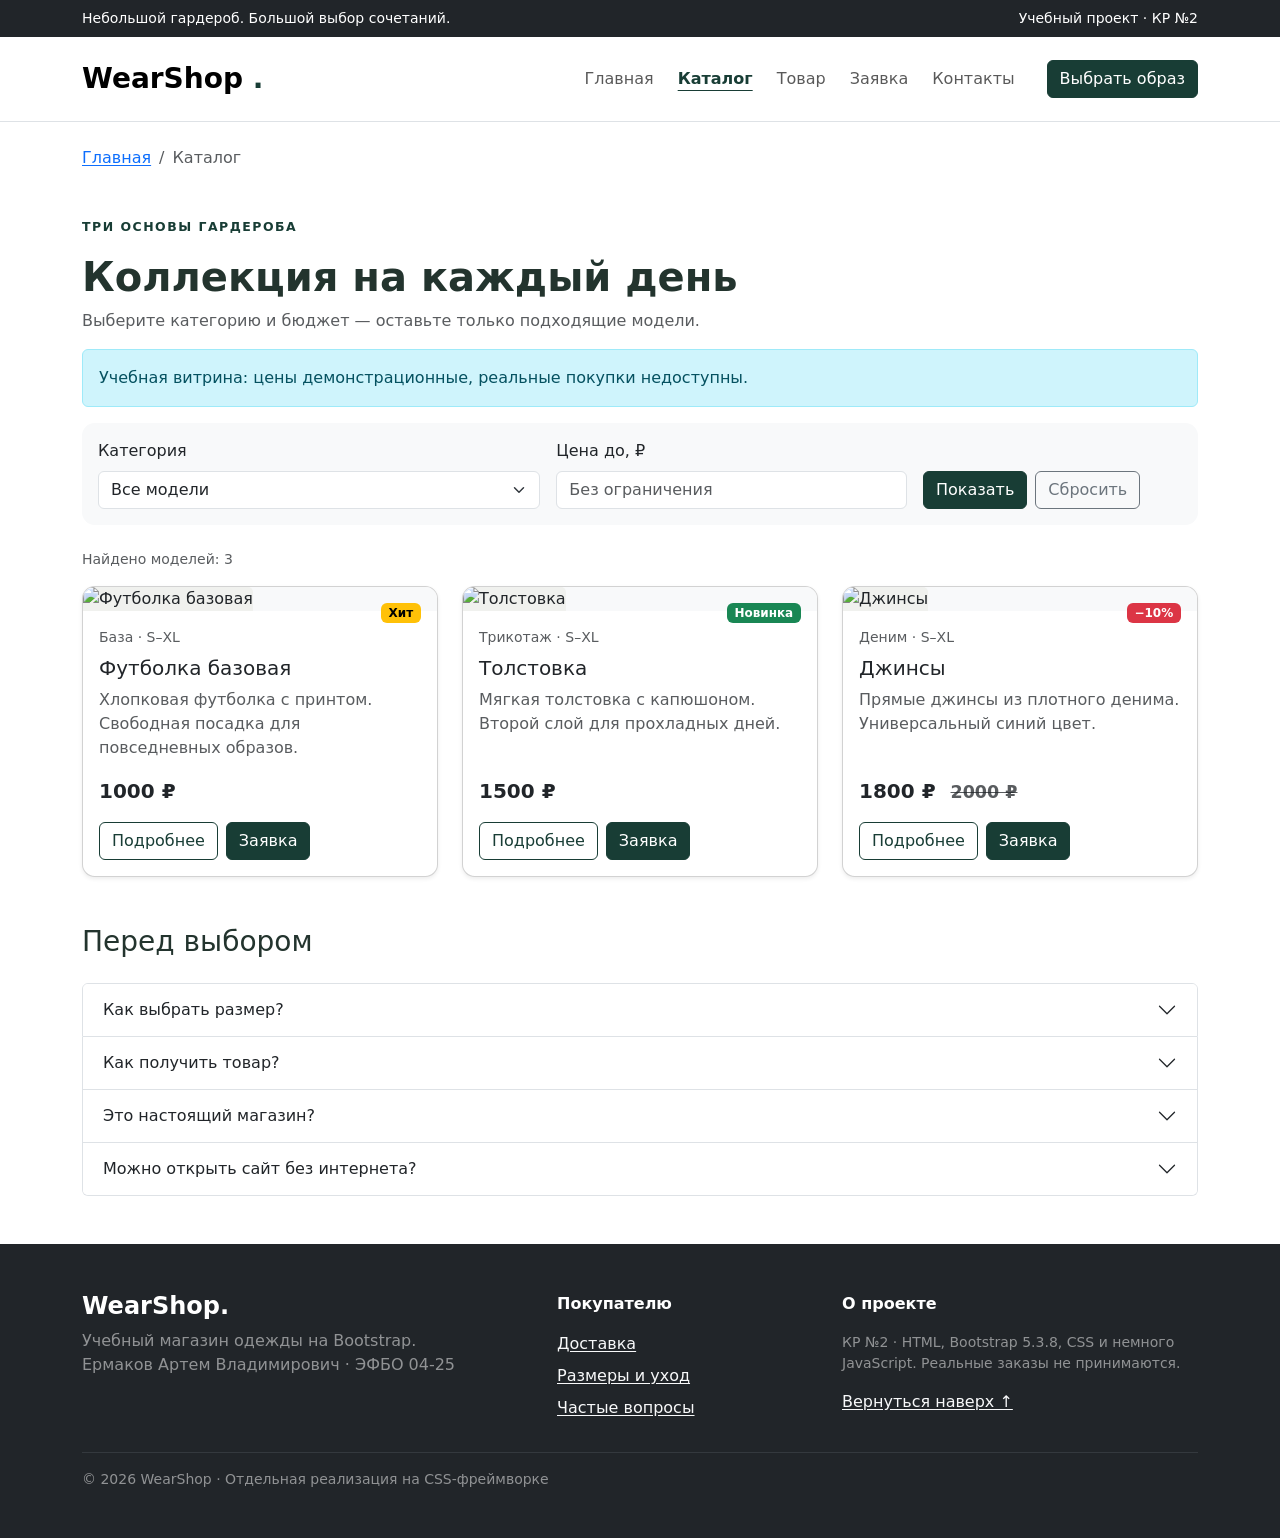
==== catalog.html @ 56ae12e9 "Практика 10: страницы и Bootstrap-компоненты" ====
<!DOCTYPE html>
<html lang="ru">
  <head>
    <meta charset="UTF-8">
    <meta name="viewport" content="width=device-width, initial-scale=1">
    <meta name="description" content="Каталог одежды: карточки Bootstrap, выбор категории и цены, быстрая заявка.">
    <title>
      Каталог — WearShop Bootstrap
    </title>
    <link rel="stylesheet" href="https://cdn.jsdelivr.net/npm/bootstrap@5.3.8/dist/css/bootstrap.min.css">
    <link rel="stylesheet" href="css/custom.css">
  </head>
  <body id="top" class="d-flex flex-column min-vh-100">
    <a class="visually-hidden-focusable position-absolute p-3 bg-white" href="#main">
      Перейти к содержимому
    </a>
    <div class="container-fluid bg-dark text-white py-2">
      <div class="container small d-flex flex-wrap justify-content-between gap-2">
        <span>
          Небольшой гардероб. Большой выбор сочетаний.
        </span>
        <span>
          Учебный проект · КР №2
        </span>
      </div>
    </div>
    <header class="border-bottom bg-white">
      <nav class="navbar navbar-expand-lg py-3" aria-label="Основная навигация">
        <div class="container">
          <a class="navbar-brand fw-bold fs-3" href="index.html">
            WearShop
            <span class="text-primary">
              .
            </span>
          </a>
          <button class="navbar-toggler" type="button" data-bs-toggle="collapse" data-bs-target="#mainNav" aria-controls="mainNav" aria-expanded="false" aria-label="Открыть меню">
            <span class="navbar-toggler-icon">
            </span>
          </button>
          <div class="collapse navbar-collapse" id="mainNav">
            <ul class="navbar-nav ms-auto gap-lg-2">
              <li class="nav-item">
                <a class="nav-link" href="index.html">
                  Главная
                </a>
              </li>
              <li class="nav-item">
                <a class="nav-link active" href="catalog.html" aria-current="page">
                  Каталог
                </a>
              </li>
              <li class="nav-item">
                <a class="nav-link" href="product.html">
                  Товар
                </a>
              </li>
              <li class="nav-item">
                <a class="nav-link" href="order.html">
                  Заявка
                </a>
              </li>
              <li class="nav-item">
                <a class="nav-link" href="contacts.html">
                  Контакты
                </a>
              </li>
            </ul>
            <a class="btn btn-primary ms-lg-4 mt-3 mt-lg-0" href="catalog.html">
              Выбрать образ
            </a>
          </div>
        </div>
      </nav>
    </header>
    <main id="main" class="flex-grow-1">
      <div class="container">
        <div id="requestStatus" class="alert alert-success mt-4" role="status" tabindex="-1" hidden>
        </div>
      </div>
      <nav class="container mt-4" aria-label="Хлебные крошки">
        <ol class="breadcrumb">
          <li class="breadcrumb-item">
            <a href="index.html">
              Главная
            </a>
          </li>
          <li class="breadcrumb-item active" aria-current="page">
            Каталог
          </li>
        </ol>
      </nav>
      <section class="container my-5">
        <p class="eyebrow text-primary">
          Три основы гардероба
        </p>
        <h1 class="display-6 fw-bold">
          Коллекция на каждый день
        </h1>
        <p class="text-body-secondary">
          Выберите категорию и бюджет — оставьте только подходящие модели.
        </p>
        <div class="alert alert-info" role="note">
          Учебная витрина: цены демонстрационные, реальные покупки недоступны.
        </div>
        <div class="card bg-body-tertiary border-0 mb-4">
          <div class="card-body">
            <form id="catalogFilters">
              <div class="row g-3 align-items-end">
                <div class="col-12 col-md-5">
                  <label class="form-label" for="categoryFilter">
                    Категория
                  </label>
                  <select class="form-select" id="categoryFilter" name="category">
                    <option value="all">
                      Все модели
                    </option>
                    <option value="База">
                      База
                    </option>
                    <option value="Трикотаж">
                      Трикотаж
                    </option>
                    <option value="Деним">
                      Деним
                    </option>
                  </select>
                </div>
                <div class="col-12 col-md-4">
                  <label class="form-label" for="priceFilter">
                    Цена до, ₽
                  </label>
                  <input class="form-control" id="priceFilter" name="price" type="number" min="0" step="1" placeholder="Без ограничения">
                </div>
                <div class="col-12 col-md-3 d-flex gap-2">
                  <button class="btn btn-primary" type="submit">
                    Показать
                  </button>
                  <button class="btn btn-outline-secondary" type="reset">
                    Сбросить
                  </button>
                </div>
              </div>
            </form>
          </div>
        </div>
        <p class="small text-body-secondary" id="catalogCount" role="status" aria-live="polite">
          Найдено моделей: 3
        </p>
        <div class="row g-4">
          <div class="col-12 col-md-6 col-lg-4 catalog-item" data-category="База" data-price="1000">
            <article class="card h-100 shadow-sm overflow-hidden">
              <div class="position-relative bg-body-tertiary">
                <img src="images/tshirt.png" class="card-img-top" alt="Футболка базовая" width="480" height="460" loading="lazy">
                <span class="badge text-bg-warning position-absolute top-0 end-0 m-3">
                  Хит
                </span>
              </div>
              <div class="card-body d-flex flex-column">
                <p class="small text-body-secondary mb-2">
                  База · S–XL
                </p>
                <h3 class="card-title h5">
                  Футболка базовая
                </h3>
                <p class="card-text text-body-secondary">
                  Хлопковая футболка с принтом. Свободная посадка для повседневных образов.
                </p>
                <p class="fw-bold fs-5 mt-auto">
                  1000 ₽
                </p>
                <div class="d-flex flex-wrap gap-2">
                  <a class="btn btn-outline-primary" href="product.html">
                    Подробнее
                  </a>
                  <button class="btn btn-primary" type="button" data-bs-toggle="modal" data-bs-target="#orderModal" data-product="tshirt">
                    Заявка
                    <span class="visually-hidden">
                      : Футболка базовая
                    </span>
                  </button>
                </div>
              </div>
            </article>
          </div>
          <div class="col-12 col-md-6 col-lg-4 catalog-item" data-category="Трикотаж" data-price="1500">
            <article class="card h-100 shadow-sm overflow-hidden">
              <div class="position-relative bg-body-tertiary">
                <img src="images/hoodie.svg" class="card-img-top" alt="Толстовка" width="480" height="460" loading="lazy">
                <span class="badge text-bg-success position-absolute top-0 end-0 m-3">
                  Новинка
                </span>
              </div>
              <div class="card-body d-flex flex-column">
                <p class="small text-body-secondary mb-2">
                  Трикотаж · S–XL
                </p>
                <h3 class="card-title h5">
                  Толстовка
                </h3>
                <p class="card-text text-body-secondary">
                  Мягкая толстовка с капюшоном. Второй слой для прохладных дней.
                </p>
                <p class="fw-bold fs-5 mt-auto">
                  1500 ₽
                </p>
                <div class="d-flex flex-wrap gap-2">
                  <a class="btn btn-outline-primary" href="product-hoodie.html">
                    Подробнее
                  </a>
                  <button class="btn btn-primary" type="button" data-bs-toggle="modal" data-bs-target="#orderModal" data-product="hoodie">
                    Заявка
                    <span class="visually-hidden">
                      : Толстовка
                    </span>
                  </button>
                </div>
              </div>
            </article>
          </div>
          <div class="col-12 col-md-6 col-lg-4 catalog-item" data-category="Деним" data-price="1800">
            <article class="card h-100 shadow-sm overflow-hidden">
              <div class="position-relative bg-body-tertiary">
                <img src="images/jeans.svg" class="card-img-top" alt="Джинсы" width="480" height="460" loading="lazy">
                <span class="badge text-bg-danger position-absolute top-0 end-0 m-3">
                  −10%
                </span>
              </div>
              <div class="card-body d-flex flex-column">
                <p class="small text-body-secondary mb-2">
                  Деним · S–XL
                </p>
                <h3 class="card-title h5">
                  Джинсы
                </h3>
                <p class="card-text text-body-secondary">
                  Прямые джинсы из плотного денима. Универсальный синий цвет.
                </p>
                <p class="fw-bold fs-5 mt-auto">
                  1800 ₽
                  <del class="small text-body-secondary ms-2">
                    2000 ₽
                  </del>
                </p>
                <div class="d-flex flex-wrap gap-2">
                  <a class="btn btn-outline-primary" href="product-jeans.html">
                    Подробнее
                  </a>
                  <button class="btn btn-primary" type="button" data-bs-toggle="modal" data-bs-target="#orderModal" data-product="jeans">
                    Заявка
                    <span class="visually-hidden">
                      : Джинсы
                    </span>
                  </button>
                </div>
              </div>
            </article>
          </div>
        </div>
        <p id="catalogEmpty" class="alert alert-warning mt-4" hidden>
          Подходящих моделей нет. Измените категорию или увеличьте бюджет.
        </p>
      </section>
      <section class="container my-5">
        <h2 class="h3 mb-4">
          Перед выбором
        </h2>
        <div class="accordion" id="catalogFaqAccordion">
          <div class="accordion-item">
            <h3 class="accordion-header">
              <button class="accordion-button collapsed" type="button" data-bs-toggle="collapse" data-bs-target="#catalogFaq0" aria-expanded="false" aria-controls="catalogFaq0">
                Как выбрать размер?
              </button>
            </h3>
            <div id="catalogFaq0" class="accordion-collapse collapse" data-bs-parent="#catalogFaqAccordion">
              <div class="accordion-body">
                Сравните свои мерки с
                <a href="sizes.html">
                  размерной сеткой
                </a>
                . В заявке можно выбрать размер или попросить консультацию.
              </div>
            </div>
          </div>
          <div class="accordion-item">
            <h3 class="accordion-header">
              <button class="accordion-button collapsed" type="button" data-bs-toggle="collapse" data-bs-target="#catalogFaq1" aria-expanded="false" aria-controls="catalogFaq1">
                Как получить товар?
              </button>
            </h3>
            <div id="catalogFaq1" class="accordion-collapse collapse" data-bs-parent="#catalogFaqAccordion">
              <div class="accordion-body">
                В учебном сценарии доступны самовывоз и курьер. Подробности — на
                <a href="delivery.html">
                  странице доставки
                </a>
                .
              </div>
            </div>
          </div>
          <div class="accordion-item">
            <h3 class="accordion-header">
              <button class="accordion-button collapsed" type="button" data-bs-toggle="collapse" data-bs-target="#catalogFaq2" aria-expanded="false" aria-controls="catalogFaq2">
                Это настоящий магазин?
              </button>
            </h3>
            <div id="catalogFaq2" class="accordion-collapse collapse" data-bs-parent="#catalogFaqAccordion">
              <div class="accordion-body">
                Нет, это контрольная работа №2. Данные проверяются только в браузере, не отправляются и не сохраняются. Оплата отсутствует.
              </div>
            </div>
          </div>
          <div class="accordion-item">
            <h3 class="accordion-header">
              <button class="accordion-button collapsed" type="button" data-bs-toggle="collapse" data-bs-target="#catalogFaq3" aria-expanded="false" aria-controls="catalogFaq3">
                Можно открыть сайт без интернета?
              </button>
            </h3>
            <div id="catalogFaq3" class="accordion-collapse collapse" data-bs-parent="#catalogFaqAccordion">
              <div class="accordion-body">
                Да. В итоговой версии Bootstrap, картинки и скрипты лежат внутри проекта. Откройте index.html на компьютере.
              </div>
            </div>
          </div>
        </div>
      </section>
    </main>
    <footer class="bg-dark text-white py-5 mt-auto">
      <div class="container">
        <div class="row g-4">
          <div class="col-12 col-md-5">
            <p class="h4 fw-bold">
              WearShop.
            </p>
            <p class="text-white-50 mb-0">
              Учебный магазин одежды на Bootstrap.
              <br>
              Ермаков Артем Владимирович · ЭФБО 04-25
            </p>
          </div>
          <div class="col-6 col-md-3">
            <p class="fw-semibold">
              Покупателю
            </p>
            <ul class="list-unstyled d-grid gap-2">
              <li>
                <a class="link-light" href="delivery.html">
                  Доставка
                </a>
              </li>
              <li>
                <a class="link-light" href="sizes.html">
                  Размеры и уход
                </a>
              </li>
              <li>
                <a class="link-light" href="contacts.html#faq">
                  Частые вопросы
                </a>
              </li>
            </ul>
          </div>
          <div class="col-6 col-md-4">
            <p class="fw-semibold">
              О проекте
            </p>
            <p class="small text-white-50">
              КР №2 · HTML, Bootstrap 5.3.8, CSS и немного JavaScript. Реальные заказы не принимаются.
            </p>
            <a class="link-light" href="#top">
              Вернуться наверх ↑
            </a>
          </div>
        </div>
        <hr class="border-secondary">
        <p class="small text-white-50 mb-0">
          © 2026 WearShop · Отдельная реализация на CSS-фреймворке
        </p>
      </div>
    </footer>
    <div class="modal fade" id="orderModal" tabindex="-1" aria-labelledby="orderModalLabel" aria-hidden="true">
      <div class="modal-dialog modal-lg modal-dialog-centered modal-dialog-scrollable">
        <div class="modal-content">
          <div class="modal-header">
            <h2 class="modal-title fs-5" id="orderModalLabel">
              Быстрая заявка
            </h2>
            <button class="btn-close" type="button" data-bs-dismiss="modal" aria-label="Закрыть окно">
            </button>
          </div>
          <div class="modal-body">
            <form class="request-form" id="quick-form" action="#" method="post" aria-describedby="quick-note">
              <p class="small text-body-secondary" id="quick-note">
                * Обязательные поля. Учебная проверка: данные никуда не отправляются и не сохраняются. Используйте тестовые контакты.
              </p>
              <div class="row g-3">
                <div class="col-12 col-md-6">
                  <label class="form-label" for="quick-name">
                    Имя *
                  </label>
                  <input class="form-control" id="quick-name" name="name" autocomplete="given-name" minlength="2" maxlength="80" required>
                </div>
                <div class="col-12 col-md-6">
                  <label class="form-label" for="quick-email">
                    E-mail *
                  </label>
                  <input class="form-control" id="quick-email" name="email" type="email" autocomplete="email" maxlength="120" placeholder="student@example.com" required>
                </div>
                <div class="col-12 col-md-6">
                  <label class="form-label" for="quick-phone">
                    Телефон *
                  </label>
                  <div class="input-group">
                    <span class="input-group-text" id="quick-prefix">
                      +7
                    </span>
                    <input class="form-control" id="quick-phone" name="phone" type="tel" inputmode="tel" autocomplete="tel-national" pattern="[0-9]{3} [0-9]{3}-[0-9]{2}-[0-9]{2}" placeholder="900 123-45-67" aria-describedby="quick-prefix quick-phone-hint" required>
                  </div>
                  <div class="form-text" id="quick-phone-hint">
                    После +7: 900 123-45-67.
                  </div>
                </div>
                <div class="col-12 col-md-6">
                  <label class="form-label" for="quick-product">
                    Товар или тема *
                  </label>
                  <select class="form-select" id="quick-product" name="product" required>
                    <option value="">
                      Выберите товар или тему
                    </option>
                    <option value="tshirt">
                      Футболка базовая
                    </option>
                    <option value="hoodie">
                      Толстовка
                    </option>
                    <option value="jeans">
                      Джинсы
                    </option>
                    <option value="consultation">
                      Консультация по выбору
                    </option>
                  </select>
                </div>
                <div class="col-12 col-md-6">
                  <label class="form-label" for="quick-size">
                    Размер
                  </label>
                  <select class="form-select" id="quick-size" name="size">
                    <option value="">
                      Нужна помощь с выбором
                    </option>
                    <option>
                      S
                    </option>
                    <option>
                      M
                    </option>
                    <option>
                      L
                    </option>
                    <option>
                      XL
                    </option>
                  </select>
                </div>
                <div class="col-12 col-md-6">
                  <label class="form-label" for="quick-delivery">
                    Способ получения
                  </label>
                  <select class="form-select" id="quick-delivery" name="delivery">
                    <option value="pickup">
                      Самовывоз
                    </option>
                    <option value="courier">
                      Курьер
                    </option>
                  </select>
                </div>
                <div class="col-12">
                  <label class="form-label" for="quick-comment">
                    Комментарий
                  </label>
                  <textarea class="form-control" id="quick-comment" name="comment" rows="3" maxlength="1000" placeholder="Вопрос о размере, посадке или доставке">
                  </textarea>
                </div>
                <div class="col-12">
                  <div class="form-check">
                    <input class="form-check-input" type="checkbox" id="quick-agree" name="agreement" required>
                    <label class="form-check-label" for="quick-agree">
                      Я согласен на обработку данных в рамках учебной демонстрации *
                    </label>
                  </div>
                </div>
                <div class="col-12 d-flex flex-wrap gap-2">
                  <button class="btn btn-primary" type="submit">
                    Проверить заявку
                  </button>
                  <button class="btn btn-outline-secondary" type="reset">
                    Очистить
                  </button>
                  <button class="btn btn-outline-secondary" type="button" data-bs-dismiss="modal">
                    Закрыть
                  </button>
                </div>
              </div>
            </form>
            <a class="d-inline-block mt-3" id="fullOrderLink" href="order.html">
              Открыть заявку на отдельной странице
            </a>
          </div>
        </div>
      </div>
    </div>
    <noscript>
      <div class="container alert alert-warning my-3">
        JavaScript отключён: мобильное меню, вкладки, accordion и модальное окно не раскроются. Основные страницы:
        <a href="catalog.html">
          каталог
        </a>
        ,
        <a href="order.html">
          заявка
        </a>
        ,
        <a href="contacts.html">
          контакты
        </a>
        . Учебная отправка требует JavaScript.
      </div>
    </noscript>
    <script src="https://cdn.jsdelivr.net/npm/bootstrap@5.3.8/dist/js/bootstrap.bundle.min.js">
    </script>
    <script src="js/main.js">
    </script>
  </body>
</html>
---- css/custom.css ----
/* Минимальные правки поверх Bootstrap. Сетка и компоненты — Bootstrap. */
:root { --shop-ink: #183d35; --shop-surface: #f1eee6; }
body { color: #23342e; }
.hero-surface { background-color: var(--shop-surface); }
.eyebrow { font-size: .78rem; font-weight: 700; text-transform: uppercase; letter-spacing: .12em; }
.btn-primary { --bs-btn-bg: var(--shop-ink); --bs-btn-border-color: var(--shop-ink); --bs-btn-hover-bg: #102a25; --bs-btn-hover-border-color: #102a25; --bs-btn-active-bg: #102a25; --bs-btn-active-border-color: #102a25; }
.btn-outline-primary { --bs-btn-color: var(--shop-ink); --bs-btn-border-color: var(--shop-ink); --bs-btn-hover-bg: var(--shop-ink); --bs-btn-hover-border-color: var(--shop-ink); --bs-btn-active-bg: var(--shop-ink); --bs-btn-active-border-color: var(--shop-ink); }
.text-primary { color: var(--shop-ink) !important; }
.bg-primary, .text-bg-primary { background-color: var(--shop-ink) !important; }
.navbar-nav .nav-link.active { color: var(--shop-ink); font-weight: 700; text-decoration: underline; text-underline-offset: .4em; }
.card-img-top { height: 280px; object-fit: contain; background: #f0f1ee; }
.hero-image { height: 390px; object-fit: contain; background: #e5e4df; }
.card { --bs-card-border-radius: .8rem; }
.accordion { --bs-accordion-active-bg: #eef4f0; --bs-accordion-active-color: #183d35; }
.nav-tabs { --bs-nav-link-color: #183d35; }
a { text-underline-offset: .15em; }
:focus-visible { outline: 3px solid #876220; outline-offset: 3px; }
.visually-hidden-focusable { z-index: 1100; }
[hidden] { display: none !important; }
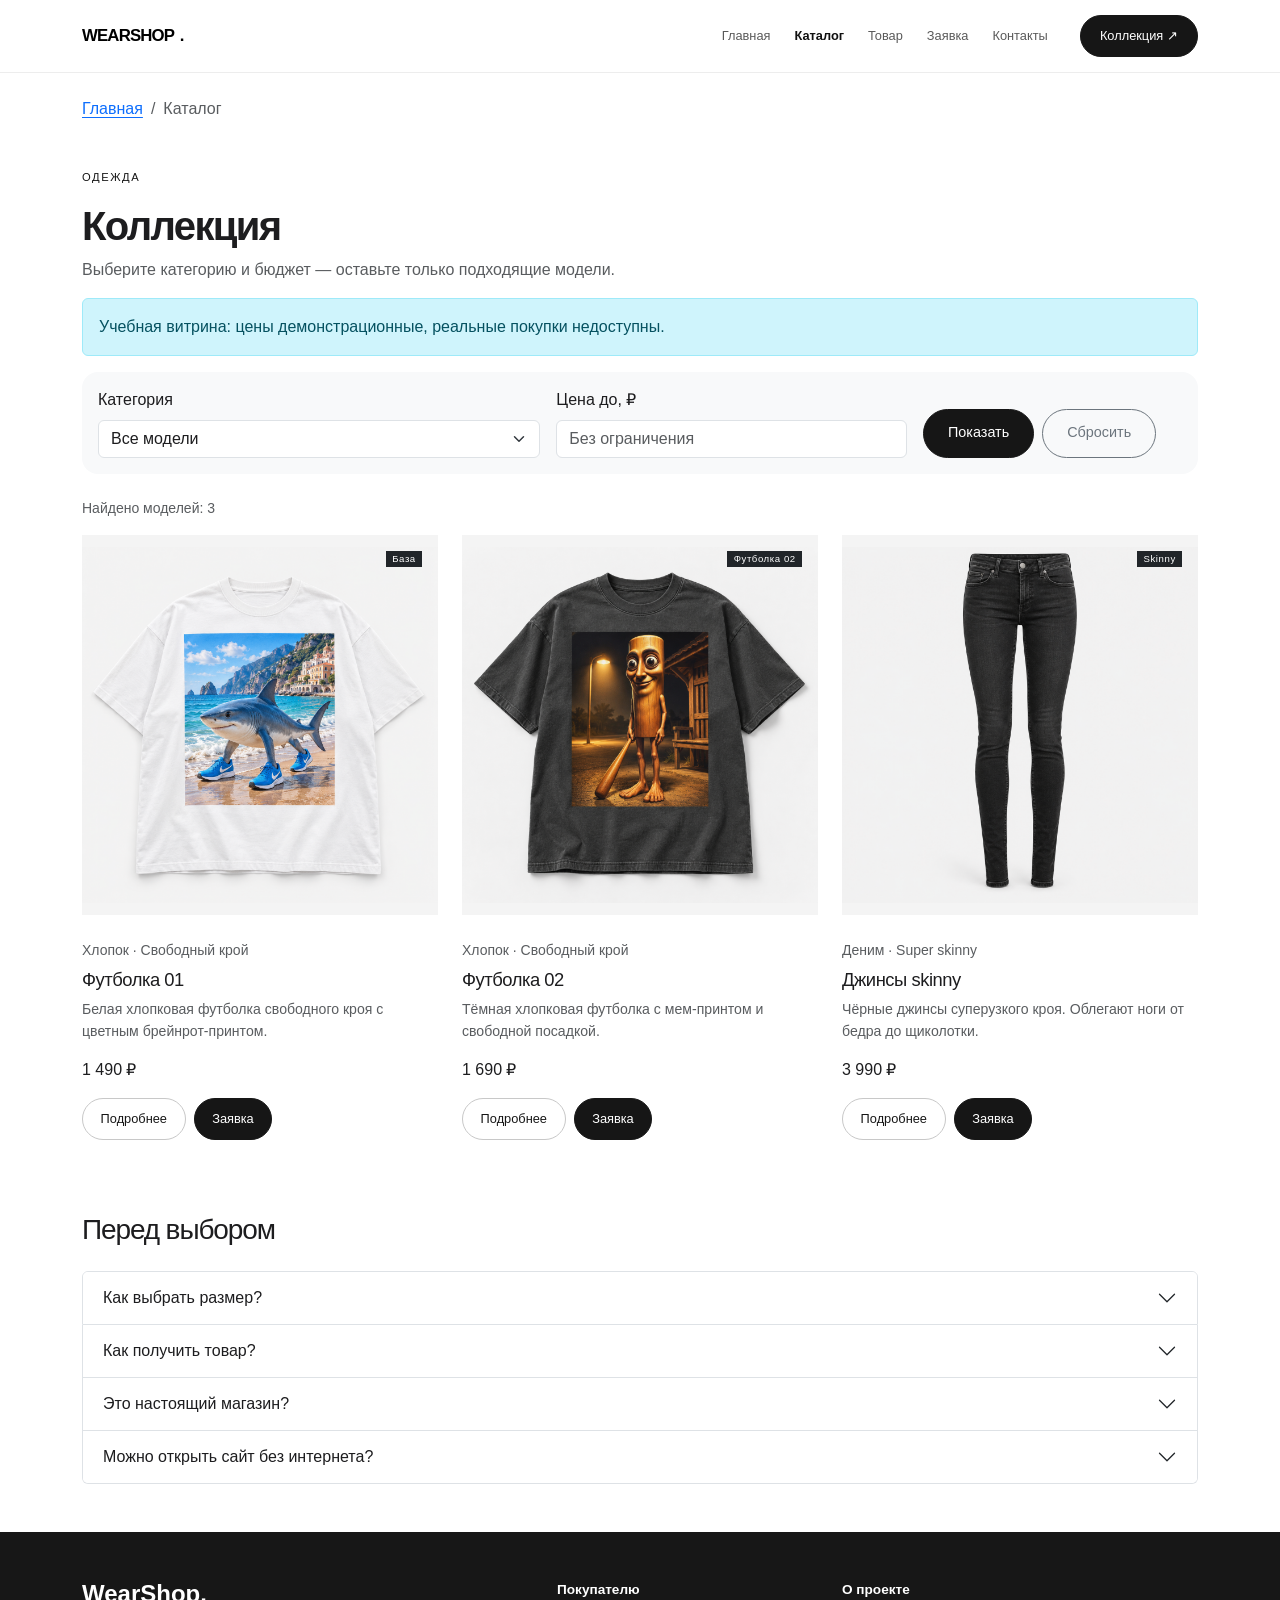
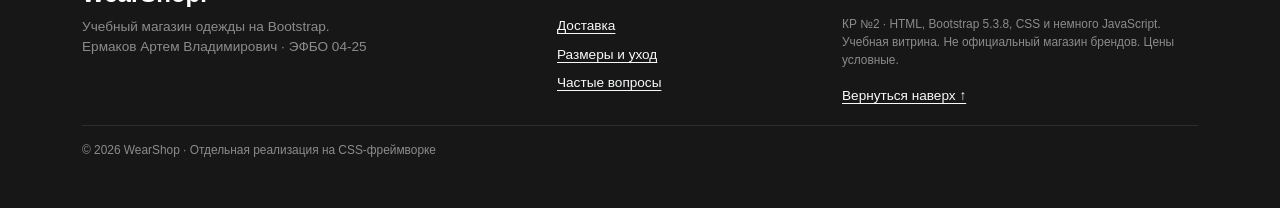
==== commit ab07d2c9: "feat: minimalist garment-only meme collection" ====
--- a/catalog.html
+++ b/catalog.html
@@ -7,29 +7,19 @@
     <title>
       Каталог — WearShop Bootstrap
     </title>
-    <link rel="stylesheet" href="https://cdn.jsdelivr.net/npm/bootstrap@5.3.8/dist/css/bootstrap.min.css">
-    <link rel="stylesheet" href="css/custom.css">
+    <link rel="stylesheet" href="vendor/bootstrap/css/bootstrap.min.css">
+    <link rel="stylesheet" href="css/custom.css?v=meme-edit-3">
   </head>
   <body id="top" class="d-flex flex-column min-vh-100">
     <a class="visually-hidden-focusable position-absolute p-3 bg-white" href="#main">
       Перейти к содержимому
     </a>
-    <div class="container-fluid bg-dark text-white py-2">
-      <div class="container small d-flex flex-wrap justify-content-between gap-2">
-        <span>
-          Небольшой гардероб. Большой выбор сочетаний.
-        </span>
-        <span>
-          Учебный проект · КР №2
-        </span>
-      </div>
-    </div>
-    <header class="border-bottom bg-white">
-      <nav class="navbar navbar-expand-lg py-3" aria-label="Основная навигация">
+    <header class="site-header sticky-top">
+      <nav class="navbar navbar-expand-lg py-2" aria-label="Основная навигация">
         <div class="container">
-          <a class="navbar-brand fw-bold fs-3" href="index.html">
-            WearShop
-            <span class="text-primary">
+          <a class="navbar-brand fw-semibold" href="index.html">
+            WEARSHOP
+            <span class="brand-dot">
               .
             </span>
           </a>
@@ -66,7 +56,7 @@
               </li>
             </ul>
             <a class="btn btn-primary ms-lg-4 mt-3 mt-lg-0" href="catalog.html">
-              Выбрать образ
+              Коллекция ↗
             </a>
           </div>
         </div>
@@ -91,10 +81,10 @@
       </nav>
       <section class="container my-5">
         <p class="eyebrow text-primary">
-          Три основы гардероба
+          Одежда
         </p>
         <h1 class="display-6 fw-bold">
-          Коллекция на каждый день
+          Коллекция
         </h1>
         <p class="text-body-secondary">
           Выберите категорию и бюджет — оставьте только подходящие модели.
@@ -114,14 +104,11 @@
                     <option value="all">
                       Все модели
                     </option>
-                    <option value="База">
-                      База
-                    </option>
-                    <option value="Трикотаж">
-                      Трикотаж
-                    </option>
-                    <option value="Деним">
-                      Деним
+                    <option value="Футболки">
+                      Футболки
+                    </option>
+                    <option value="Джинсы">
+                      Джинсы
                     </option>
                   </select>
                 </div>
@@ -131,7 +118,7 @@
                   </label>
                   <input class="form-control" id="priceFilter" name="price" type="number" min="0" step="1" placeholder="Без ограничения">
                 </div>
-                <div class="col-12 col-md-3 d-flex gap-2">
+                <div class="col-12 col-md-3 d-flex flex-wrap gap-2">
                   <button class="btn btn-primary" type="submit">
                     Показать
                   </button>
@@ -147,108 +134,105 @@
           Найдено моделей: 3
         </p>
         <div class="row g-4">
-          <div class="col-12 col-md-6 col-lg-4 catalog-item" data-category="База" data-price="1000">
-            <article class="card h-100 shadow-sm overflow-hidden">
+          <div class="col-12 col-md-6 col-lg-4 catalog-item" data-category="Футболки" data-price="1490">
+            <article class="card h-100  overflow-hidden">
               <div class="position-relative bg-body-tertiary">
-                <img src="images/tshirt.png" class="card-img-top" alt="Футболка базовая" width="480" height="460" loading="lazy">
-                <span class="badge text-bg-warning position-absolute top-0 end-0 m-3">
-                  Хит
+                <img src="images/tee-shark.png" class="card-img-top collection-image" alt="Футболка 01" width="480" height="460" loading="lazy">
+                <span class="badge text-bg-dark position-absolute top-0 end-0 m-3">
+                  База
                 </span>
               </div>
               <div class="card-body d-flex flex-column">
                 <p class="small text-body-secondary mb-2">
-                  База · S–XL
+                  Хлопок · Свободный крой
                 </p>
                 <h3 class="card-title h5">
-                  Футболка базовая
+                  Футболка 01
                 </h3>
                 <p class="card-text text-body-secondary">
-                  Хлопковая футболка с принтом. Свободная посадка для повседневных образов.
+                  Белая хлопковая футболка свободного кроя с цветным брейнрот-принтом.
                 </p>
                 <p class="fw-bold fs-5 mt-auto">
-                  1000 ₽
+                  1 490 ₽
                 </p>
                 <div class="d-flex flex-wrap gap-2">
                   <a class="btn btn-outline-primary" href="product.html">
                     Подробнее
                   </a>
-                  <button class="btn btn-primary" type="button" data-bs-toggle="modal" data-bs-target="#orderModal" data-product="tshirt">
+                  <button class="btn btn-primary" type="button" data-bs-toggle="modal" data-bs-target="#orderModal" data-product="shark">
                     Заявка
                     <span class="visually-hidden">
-                      : Футболка базовая
+                      : Футболка 01
                     </span>
                   </button>
                 </div>
               </div>
             </article>
           </div>
-          <div class="col-12 col-md-6 col-lg-4 catalog-item" data-category="Трикотаж" data-price="1500">
-            <article class="card h-100 shadow-sm overflow-hidden">
+          <div class="col-12 col-md-6 col-lg-4 catalog-item" data-category="Футболки" data-price="1690">
+            <article class="card h-100  overflow-hidden">
               <div class="position-relative bg-body-tertiary">
-                <img src="images/hoodie.svg" class="card-img-top" alt="Толстовка" width="480" height="460" loading="lazy">
-                <span class="badge text-bg-success position-absolute top-0 end-0 m-3">
-                  Новинка
+                <img src="images/tee-sahur.png" class="card-img-top collection-image" alt="Футболка 02" width="480" height="460" loading="lazy">
+                <span class="badge text-bg-dark position-absolute top-0 end-0 m-3">
+                  Футболка 02
                 </span>
               </div>
               <div class="card-body d-flex flex-column">
                 <p class="small text-body-secondary mb-2">
-                  Трикотаж · S–XL
+                  Хлопок · Свободный крой
                 </p>
                 <h3 class="card-title h5">
-                  Толстовка
+                  Футболка 02
                 </h3>
                 <p class="card-text text-body-secondary">
-                  Мягкая толстовка с капюшоном. Второй слой для прохладных дней.
+                  Тёмная хлопковая футболка с мем-принтом и свободной посадкой.
                 </p>
                 <p class="fw-bold fs-5 mt-auto">
-                  1500 ₽
+                  1 690 ₽
                 </p>
                 <div class="d-flex flex-wrap gap-2">
-                  <a class="btn btn-outline-primary" href="product-hoodie.html">
+                  <a class="btn btn-outline-primary" href="product-sahur.html">
                     Подробнее
                   </a>
-                  <button class="btn btn-primary" type="button" data-bs-toggle="modal" data-bs-target="#orderModal" data-product="hoodie">
+                  <button class="btn btn-primary" type="button" data-bs-toggle="modal" data-bs-target="#orderModal" data-product="sahur">
                     Заявка
                     <span class="visually-hidden">
-                      : Толстовка
+                      : Футболка 02
                     </span>
                   </button>
                 </div>
               </div>
             </article>
           </div>
-          <div class="col-12 col-md-6 col-lg-4 catalog-item" data-category="Деним" data-price="1800">
-            <article class="card h-100 shadow-sm overflow-hidden">
+          <div class="col-12 col-md-6 col-lg-4 catalog-item" data-category="Джинсы" data-price="3990">
+            <article class="card h-100  overflow-hidden">
               <div class="position-relative bg-body-tertiary">
-                <img src="images/jeans.svg" class="card-img-top" alt="Джинсы" width="480" height="460" loading="lazy">
-                <span class="badge text-bg-danger position-absolute top-0 end-0 m-3">
-                  −10%
+                <img src="images/jeans-skinny.png" class="card-img-top collection-image" alt="Джинсы skinny" width="480" height="460" loading="lazy">
+                <span class="badge text-bg-dark position-absolute top-0 end-0 m-3">
+                  Skinny
                 </span>
               </div>
               <div class="card-body d-flex flex-column">
                 <p class="small text-body-secondary mb-2">
-                  Деним · S–XL
+                  Деним · Super skinny
                 </p>
                 <h3 class="card-title h5">
-                  Джинсы
+                  Джинсы skinny
                 </h3>
                 <p class="card-text text-body-secondary">
-                  Прямые джинсы из плотного денима. Универсальный синий цвет.
+                  Чёрные джинсы суперузкого кроя. Облегают ноги от бедра до щиколотки.
                 </p>
                 <p class="fw-bold fs-5 mt-auto">
-                  1800 ₽
-                  <del class="small text-body-secondary ms-2">
-                    2000 ₽
-                  </del>
+                  3 990 ₽
                 </p>
                 <div class="d-flex flex-wrap gap-2">
                   <a class="btn btn-outline-primary" href="product-jeans.html">
                     Подробнее
                   </a>
-                  <button class="btn btn-primary" type="button" data-bs-toggle="modal" data-bs-target="#orderModal" data-product="jeans">
+                  <button class="btn btn-primary" type="button" data-bs-toggle="modal" data-bs-target="#orderModal" data-product="skinny">
                     Заявка
                     <span class="visually-hidden">
-                      : Джинсы
+                      : Джинсы skinny
                     </span>
                   </button>
                 </div>
@@ -364,7 +348,7 @@
               О проекте
             </p>
             <p class="small text-white-50">
-              КР №2 · HTML, Bootstrap 5.3.8, CSS и немного JavaScript. Реальные заказы не принимаются.
+              КР №2 · HTML, Bootstrap 5.3.8, CSS и немного JavaScript. Учебная витрина. Не официальный магазин брендов. Цены условные.
             </p>
             <a class="link-light" href="#top">
               Вернуться наверх ↑
@@ -427,14 +411,14 @@
                     <option value="">
                       Выберите товар или тему
                     </option>
-                    <option value="tshirt">
-                      Футболка базовая
-                    </option>
-                    <option value="hoodie">
-                      Толстовка
-                    </option>
-                    <option value="jeans">
-                      Джинсы
+                    <option value="shark">
+                      Футболка 01
+                    </option>
+                    <option value="sahur">
+                      Футболка 02
+                    </option>
+                    <option value="skinny">
+                      Джинсы skinny
                     </option>
                     <option value="consultation">
                       Консультация по выбору
@@ -480,8 +464,7 @@
                   <label class="form-label" for="quick-comment">
                     Комментарий
                   </label>
-                  <textarea class="form-control" id="quick-comment" name="comment" rows="3" maxlength="1000" placeholder="Вопрос о размере, посадке или доставке">
-                  </textarea>
+                  <textarea class="form-control" id="quick-comment" name="comment" rows="3" maxlength="1000" placeholder="Вопрос о размере, посадке или доставке"></textarea>
                 </div>
                 <div class="col-12">
                   <div class="form-check">
@@ -528,9 +511,9 @@
         . Учебная отправка требует JavaScript.
       </div>
     </noscript>
-    <script src="https://cdn.jsdelivr.net/npm/bootstrap@5.3.8/dist/js/bootstrap.bundle.min.js">
+    <script src="vendor/bootstrap/js/bootstrap.bundle.min.js">
     </script>
-    <script src="js/main.js">
+    <script src="js/main.js?v=meme-edit-3">
     </script>
   </body>
 </html>
--- a/css/custom.css
+++ b/css/custom.css
@@ -1,19 +1,57 @@
-/* Минимальные правки поверх Bootstrap. Сетка и компоненты — Bootstrap. */
-:root { --shop-ink: #183d35; --shop-surface: #f1eee6; }
-body { color: #23342e; }
-.hero-surface { background-color: var(--shop-surface); }
-.eyebrow { font-size: .78rem; font-weight: 700; text-transform: uppercase; letter-spacing: .12em; }
-.btn-primary { --bs-btn-bg: var(--shop-ink); --bs-btn-border-color: var(--shop-ink); --bs-btn-hover-bg: #102a25; --bs-btn-hover-border-color: #102a25; --bs-btn-active-bg: #102a25; --bs-btn-active-border-color: #102a25; }
-.btn-outline-primary { --bs-btn-color: var(--shop-ink); --bs-btn-border-color: var(--shop-ink); --bs-btn-hover-bg: var(--shop-ink); --bs-btn-hover-border-color: var(--shop-ink); --bs-btn-active-bg: var(--shop-ink); --bs-btn-active-border-color: var(--shop-ink); }
-.text-primary { color: var(--shop-ink) !important; }
-.bg-primary, .text-bg-primary { background-color: var(--shop-ink) !important; }
-.navbar-nav .nav-link.active { color: var(--shop-ink); font-weight: 700; text-decoration: underline; text-underline-offset: .4em; }
-.card-img-top { height: 280px; object-fit: contain; background: #f0f1ee; }
-.hero-image { height: 390px; object-fit: contain; background: #e5e4df; }
-.card { --bs-card-border-radius: .8rem; }
-.accordion { --bs-accordion-active-bg: #eef4f0; --bs-accordion-active-color: #183d35; }
-.nav-tabs { --bs-nav-link-color: #183d35; }
-a { text-underline-offset: .15em; }
-:focus-visible { outline: 3px solid #876220; outline-offset: 3px; }
+/* Предметная минималистичная витрина. Сетка и интерактивные компоненты — Bootstrap. */
+:root { --bs-body-color: #1d1d1f; --bs-link-color: #1d1d1f; --bs-link-hover-color: #656565; }
+body { font-family: -apple-system, BlinkMacSystemFont, "Segoe UI", Arial, sans-serif; -webkit-font-smoothing: antialiased; }
+h1, h2, h3 { letter-spacing: -.04em; }
+.site-header { background: rgba(255,255,255,.95); border-bottom: 1px solid #ededed; backdrop-filter: blur(16px); }
+.navbar { min-height: 72px; }
+.navbar-brand { font-size: 1.05rem; letter-spacing: -.05em; }
+.brand-dot { margin-left: 2px; }
+.navbar-nav .nav-link { font-size: .8rem; }
+.navbar-nav .nav-link.active { color: #111; font-weight: 600; }
+.navbar .btn { font-size: .8rem; padding: .65rem 1.2rem; }
+.btn { border-radius: 999px; padding: .8rem 1.5rem; font-size: .9rem; }
+.btn-primary { --bs-btn-bg: #161616; --bs-btn-border-color: #161616; --bs-btn-hover-bg: #3c3c3c; --bs-btn-hover-border-color: #3c3c3c; --bs-btn-active-bg: #000; --bs-btn-active-border-color: #000; }
+.btn-outline-primary { --bs-btn-color: #161616; --bs-btn-border-color: #c8c8c8; --bs-btn-hover-bg: #161616; --bs-btn-hover-border-color: #161616; --bs-btn-active-bg: #161616; --bs-btn-active-border-color: #161616; }
+.text-primary { color: #161616 !important; }
+.bg-primary, .text-bg-primary { background-color: #161616 !important; }
+.eyebrow { font-size: .7rem; font-weight: 500; text-transform: uppercase; letter-spacing: .14em; }
+.object-hero { position: relative; background: #f4f4f4; overflow: hidden; }
+.object-photo-link { display: block; overflow: hidden; }
+.object-hero-image { display: block; width: 100%; height: calc(100svh - 73px); min-height: 520px; max-height: 1050px; object-fit: contain;  transform: scale(1.04); }
+.object-bottom { position: absolute; bottom: 24px; left: 4%; right: 4%; display: flex; justify-content: space-between; align-items: center; font-size: .65rem; letter-spacing: .12em; }
+.editorial-link { color: #161616; text-decoration: none; font-size: .85rem; border-bottom: 1px solid currentColor; padding-bottom: .2rem; }
+.editorial-link:hover { color: #777; }
+.object-panel { display: block; position: relative; background: #f4f4f4; color: #222; text-decoration: none; overflow: hidden; }
+.object-panel img { display: block; width: 100%; height: 650px; object-fit: contain;  }
+.object-panel-caption { position: absolute; bottom: 24px; left: 6%; right: 6%; display: flex; justify-content: space-between; font-size: .65rem; letter-spacing: .08em; }
+.editorial-section { padding-top: 5rem; padding-bottom: 2rem; }
+.editorial-section h2 { font-size: clamp(1.8rem, 3vw, 3rem); font-weight: 600; }
+.card { --bs-card-border-radius: 1rem; --bs-card-border-color: #e6e6e6; }
+.card:has(.collection-image) { border: 0; border-radius: 0; box-shadow: none; background: transparent; }
+.collection-image { height: 380px; object-fit: contain; background: #f4f4f4; border-radius: 0;  }
+.card:has(.collection-image) .card-body { padding: 1.6rem 0; }
+.card:has(.collection-image) .card-title { font-size: 1.15rem; letter-spacing: -.025em; }
+.card:has(.collection-image) .card-text { font-size: .88rem; }
+.card:has(.collection-image) .badge { font-size: .6rem; font-weight: 500; letter-spacing: .06em; border-radius: 0; }
+.card:has(.collection-image) .fs-5 { font-size: 1rem !important; font-weight: 500 !important; }
+.card:has(.collection-image) .btn { font-size: .8rem; padding: .65rem 1.1rem; }
+.service-panel { background: #f4f4f4; border-radius: 1rem; }
+.accordion { --bs-accordion-active-bg: #f1f1f1; --bs-accordion-active-color: #111; }
+.nav-tabs { --bs-nav-link-color: #1d1d1f; }
+.table { --bs-table-striped-bg: #f6f6f6; }
+.form-control:focus, .form-select:focus { border-color: #666; box-shadow: 0 0 0 .2rem rgba(0,0,0,.1); }
+footer { font-size: .85rem; }
+footer.bg-dark { background-color: #171717 !important; }
+a { text-underline-offset: .2em; }
+:focus-visible { outline: 3px solid #6a6a6a; outline-offset: 4px; }
 .visually-hidden-focusable { z-index: 1100; }
 [hidden] { display: none !important; }
+.product-gallery { background: #f7f7f5; }
+.product-gallery .carousel-item img { aspect-ratio: 1; object-fit: contain; }
+.product-gallery .carousel-control-prev-icon, .product-gallery .carousel-control-next-icon { filter: invert(1); }
+.product-gallery .carousel-indicators [data-bs-target] { background-color: #222; }
+@media (max-width: 767.98px) {
+  .object-hero-image { height: 78svh; min-height: 440px; max-height: 760px; transform: none; }
+  .object-panel img { height: 540px; }
+  .editorial-section { padding-top: 3rem; padding-bottom: 1rem; }
+}
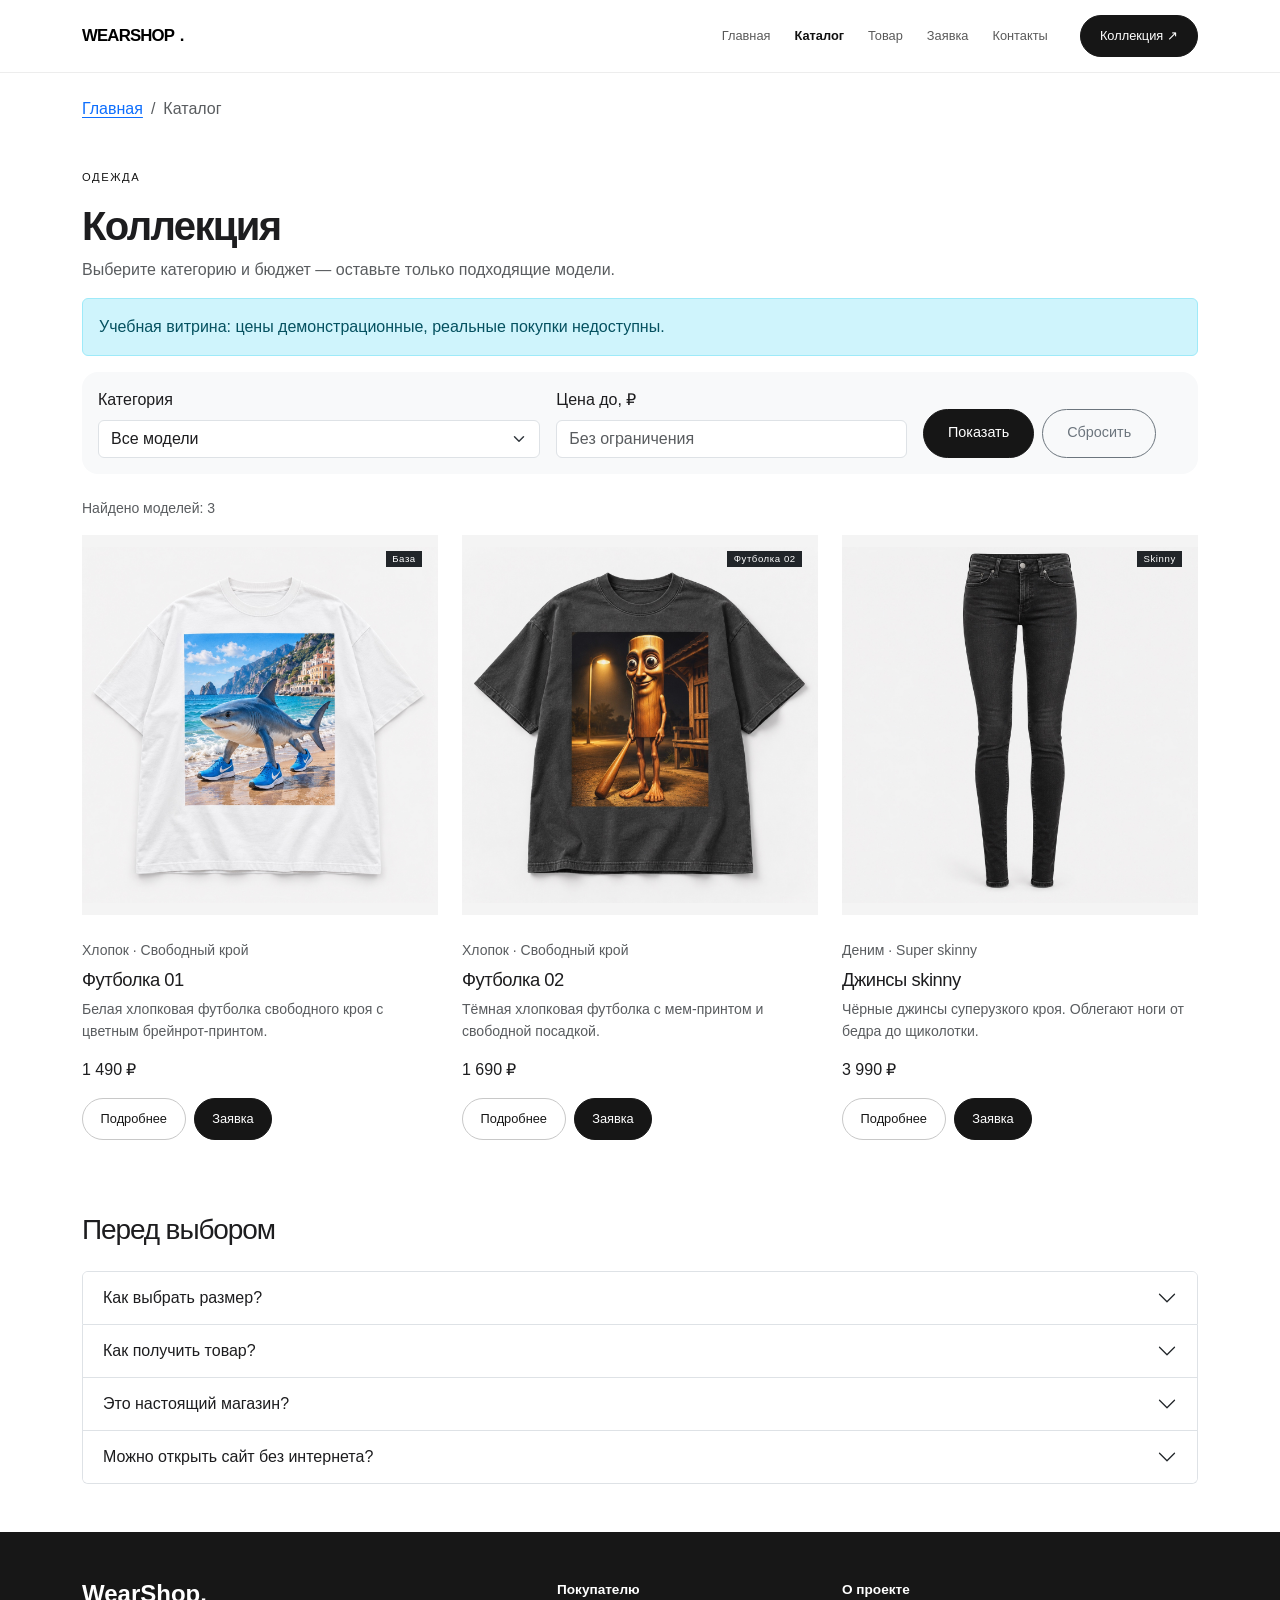
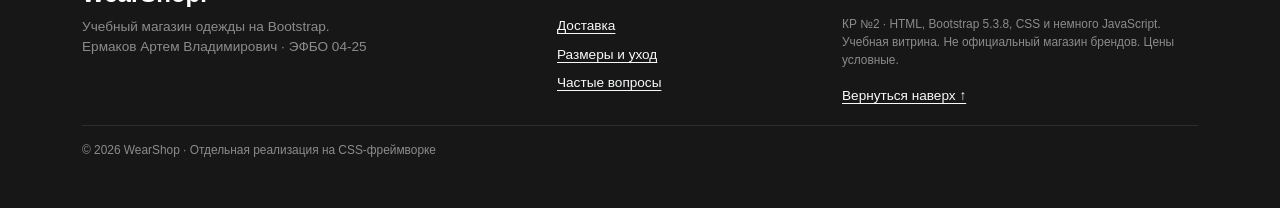
==== commit 05483490: "perf: serve compact JPEG product images" ====
--- a/catalog.html
+++ b/catalog.html
@@ -137,7 +137,7 @@
           <div class="col-12 col-md-6 col-lg-4 catalog-item" data-category="Футболки" data-price="1490">
             <article class="card h-100  overflow-hidden">
               <div class="position-relative bg-body-tertiary">
-                <img src="images/tee-shark.png" class="card-img-top collection-image" alt="Футболка 01" width="480" height="460" loading="lazy">
+                <img src="images/tee-shark.jpg" class="card-img-top collection-image" alt="Футболка 01" width="480" height="460" loading="lazy">
                 <span class="badge text-bg-dark position-absolute top-0 end-0 m-3">
                   База
                 </span>
@@ -172,7 +172,7 @@
           <div class="col-12 col-md-6 col-lg-4 catalog-item" data-category="Футболки" data-price="1690">
             <article class="card h-100  overflow-hidden">
               <div class="position-relative bg-body-tertiary">
-                <img src="images/tee-sahur.png" class="card-img-top collection-image" alt="Футболка 02" width="480" height="460" loading="lazy">
+                <img src="images/tee-sahur.jpg" class="card-img-top collection-image" alt="Футболка 02" width="480" height="460" loading="lazy">
                 <span class="badge text-bg-dark position-absolute top-0 end-0 m-3">
                   Футболка 02
                 </span>
@@ -207,7 +207,7 @@
           <div class="col-12 col-md-6 col-lg-4 catalog-item" data-category="Джинсы" data-price="3990">
             <article class="card h-100  overflow-hidden">
               <div class="position-relative bg-body-tertiary">
-                <img src="images/jeans-skinny.png" class="card-img-top collection-image" alt="Джинсы skinny" width="480" height="460" loading="lazy">
+                <img src="images/jeans-skinny.jpg" class="card-img-top collection-image" alt="Джинсы skinny" width="480" height="460" loading="lazy">
                 <span class="badge text-bg-dark position-absolute top-0 end-0 m-3">
                   Skinny
                 </span>
